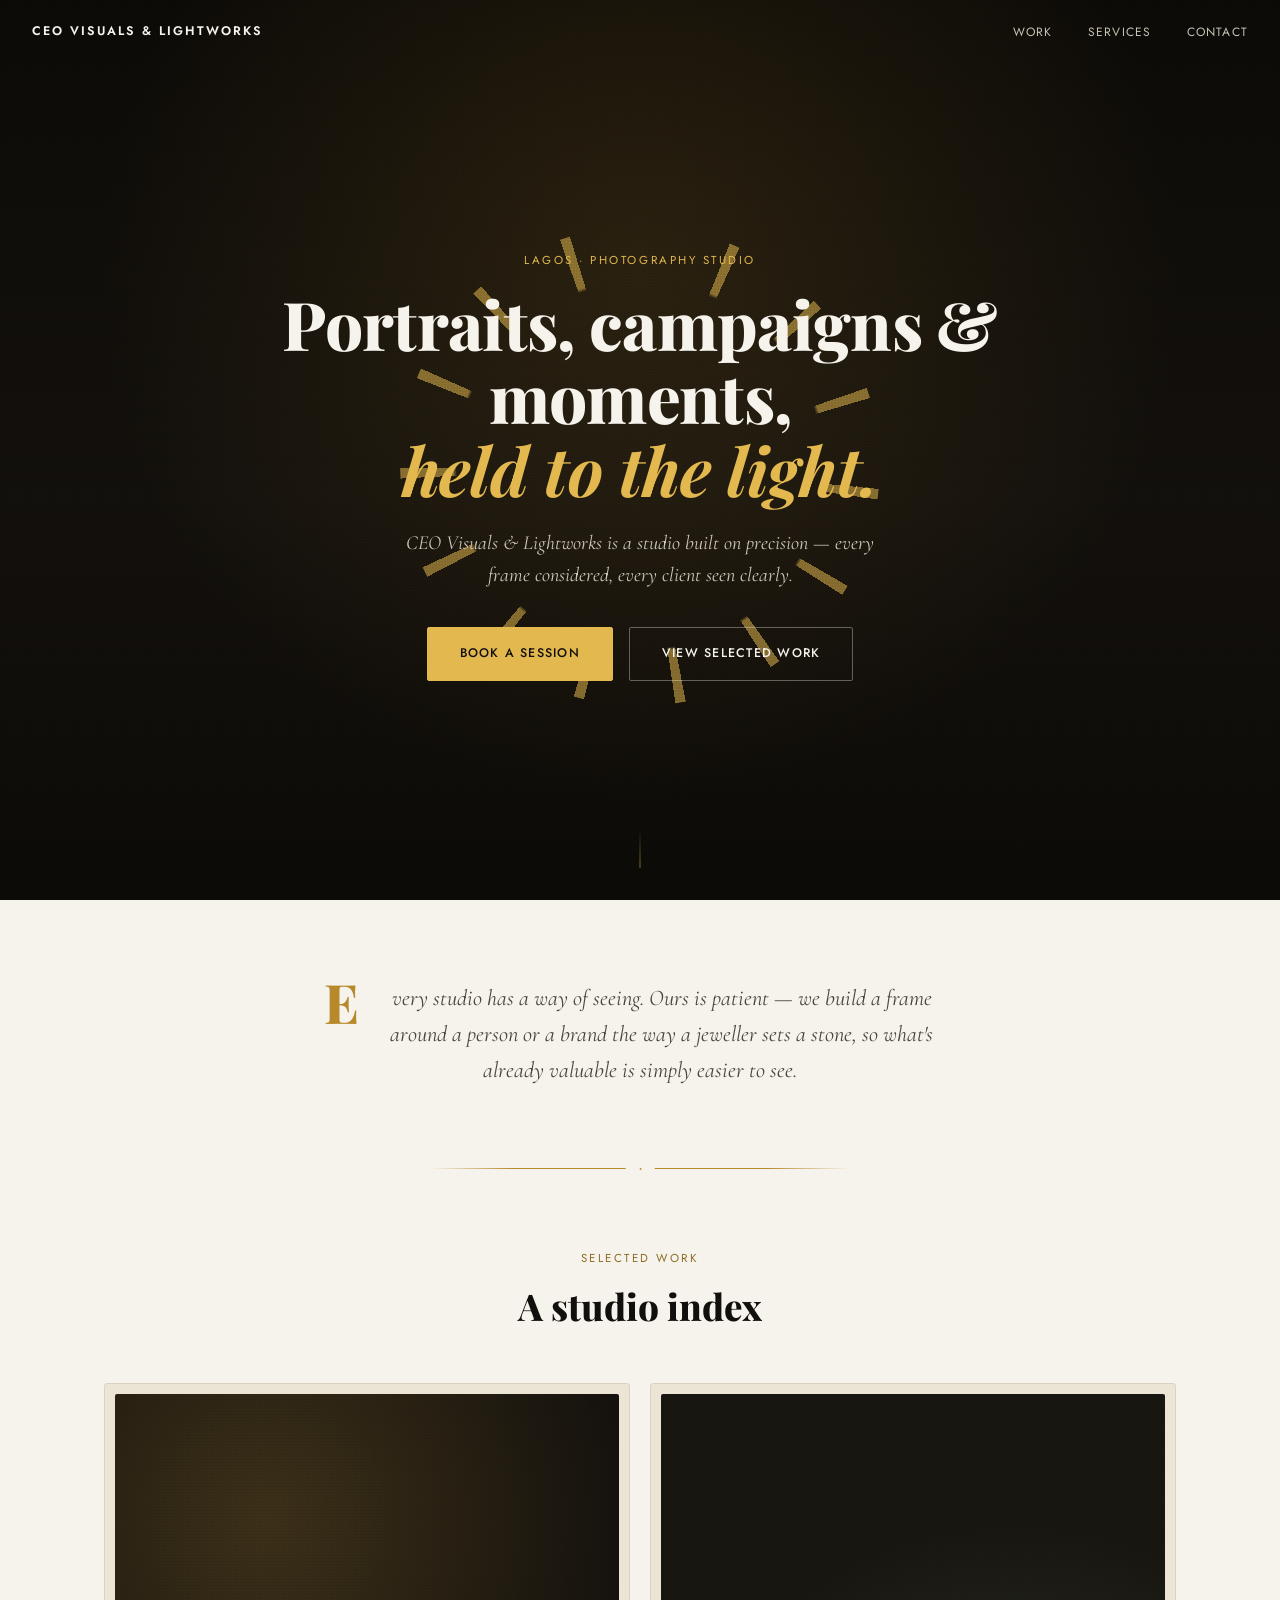
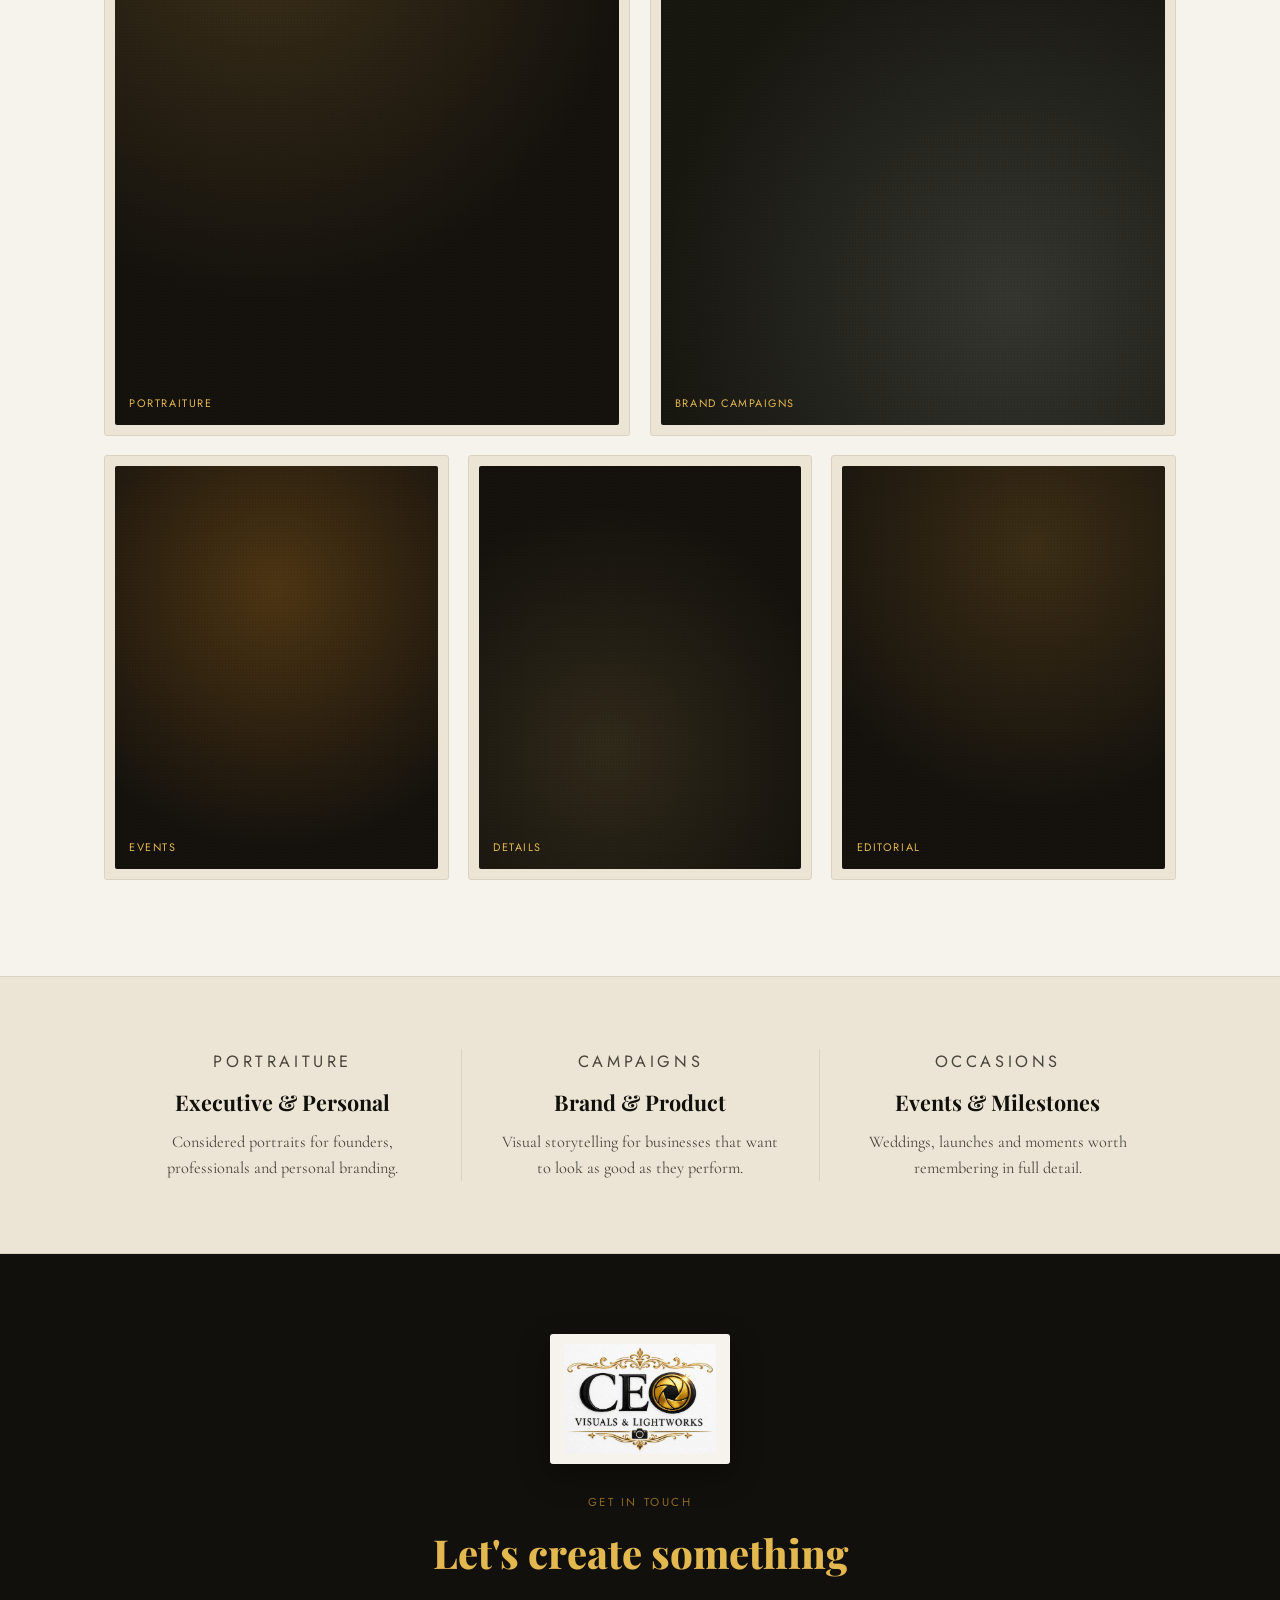
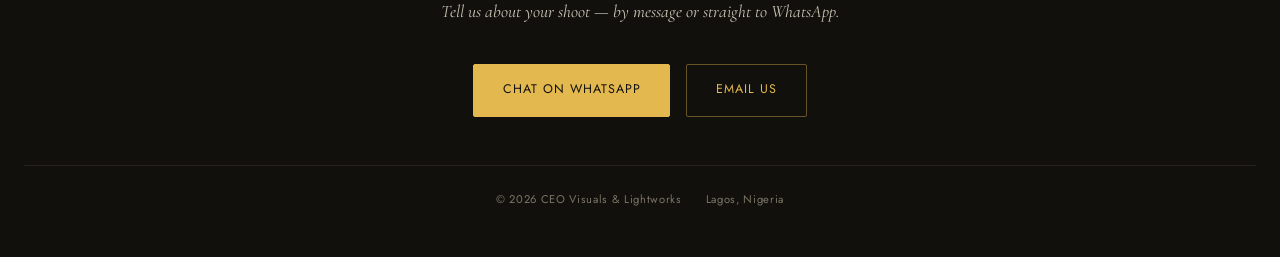
==== index.html @ 597a5fea "Add files via upload" ====
<!DOCTYPE html>
<html lang="en">
<head>
<meta charset="UTF-8">
<meta name="viewport" content="width=device-width, initial-scale=1.0">
<title>CEO Visuals &amp; Lightworks — Photography Studio, Lagos</title>
<meta name="description" content="CEO Visuals & Lightworks — editorial portraits, brand campaigns and event photography, based in Lagos.">
<link rel="icon" type="image/webp" href="[data-uri]">
<link rel="preconnect" href="https://fonts.googleapis.com">
<link rel="preconnect" href="https://fonts.gstatic.com" crossorigin>
<link href="https://fonts.googleapis.com/css2?family=Playfair+Display:wght@700;800;900&family=Cormorant+Garamond:ital,wght@0,400;0,500;0,600;1,400;1,500&family=Jost:wght@400;500;600&display=swap" rel="stylesheet">
<style>

  /* ============================================================
     DESIGN TOKENS
     Palette pulled directly from the CEO Visuals & Lightworks
     mark: warm ivory paper, engraved black ink, antique gold foil.
     ============================================================ */
  :root {
    --paper:        #F6F3ED;
    --paper-deep:   #ECE5D6;
    --ink:          #12100C;
    --ink-soft:     #4A453C;
    --ink-faint:    #7A7566;
    --gold:         #B8892B;
    --gold-bright:  #E3B84F;
    --gold-dim:     #8C6B22;
    --line:         #DAD2BF;

    --display: 'Playfair Display', serif;
    --body:    'Cormorant Garamond', serif;
    --label:   'Jost', sans-serif;

    --max: 1120px;
  }

  /* ============================================================
     BASE
     ============================================================ */
  * { box-sizing: border-box; margin: 0; padding: 0; }
  html { scroll-behavior: smooth; }
  body {
    background: var(--paper);
    color: var(--ink);
    font-family: var(--body);
    line-height: 1.6;
    -webkit-font-smoothing: antialiased;
  }
  img { max-width: 100%; display: block; }
  a { color: inherit; }
  :focus-visible { outline: 2px solid var(--gold); outline-offset: 3px; }

  .paper-grain {
    position: fixed;
    inset: 0;
    pointer-events: none;
    opacity: 0.05;
    background-image: radial-gradient(circle at 1px 1px, #000 1px, transparent 0);
    background-size: 3px 3px;
    z-index: 1;
  }

  .eyebrow {
    font-family: var(--label);
    font-size: 0.72rem;
    letter-spacing: 0.22em;
    text-transform: uppercase;
    color: var(--gold-dim);
  }

  /* ============================================================
     NAVIGATION
     ============================================================ */
  nav {
    position: fixed;
    top: 0; left: 0; right: 0;
    z-index: 50;
    display: flex;
    align-items: center;
    justify-content: space-between;
    padding: 1.4rem 2rem;
    background: rgba(18,16,12,0);
    backdrop-filter: blur(0px);
    transition: background 0.4s ease, padding 0.4s ease, backdrop-filter 0.4s ease;
  }
  nav.scrolled {
    background: rgba(18,16,12,0.92);
    backdrop-filter: blur(8px);
    padding: 1rem 2rem;
  }
  .nav-mark {
    font-family: var(--label);
    font-size: 0.78rem;
    letter-spacing: 0.16em;
    text-transform: uppercase;
    color: var(--paper);
    font-weight: 600;
    text-decoration: none;
  }
  .nav-links {
    display: flex;
    gap: 2.2rem;
    font-family: var(--label);
    font-size: 0.75rem;
    letter-spacing: 0.1em;
    text-transform: uppercase;
  }
  .nav-links a {
    color: #C9C4B6;
    text-decoration: none;
    transition: color 0.25s ease;
  }
  .nav-links a:hover { color: var(--gold-bright); }

  /* ============================================================
     HERO
     Full-bleed, dark, cinematic. The aperture mark behind the
     headline is a hand-built CSS ring standing in for iris
     blades — the studio's own visual signature — with a single
     opening animation on load (never looping).
     ============================================================ */
  .hero {
    position: relative;
    min-height: 100svh;
    display: flex;
    flex-direction: column;
    align-items: center;
    justify-content: center;
    text-align: center;
    background:
      radial-gradient(ellipse at 50% 30%, rgba(184,137,43,0.16), transparent 60%),
      linear-gradient(180deg, #0D0B08 0%, #14110D 55%, #0D0B08 100%);
    color: var(--paper);
    overflow: hidden;
    padding: 6rem 1.5rem 4rem;
  }
  .aperture-mark {
    position: absolute;
    width: min(46vw, 480px);
    height: min(46vw, 480px);
    border-radius: 50%;
    background: repeating-conic-gradient(
      from 0deg,
      transparent 0deg 22deg,
      rgba(227,184,79,0.55) 22deg 24.5deg
    );
    -webkit-mask: radial-gradient(circle, transparent 54%, black 55%, black 100%);
            mask: radial-gradient(circle, transparent 54%, black 55%, black 100%);
    opacity: 0;
    transform: scale(0.75) rotate(-18deg);
    animation: aperture-open 1.6s cubic-bezier(0.16,1,0.3,1) 0.2s forwards;
  }
  @keyframes aperture-open {
    to { opacity: 1; transform: scale(1) rotate(0deg); }
  }

  .hero-content { position: relative; z-index: 2; max-width: 720px; }
  .hero .eyebrow { color: var(--gold-bright); margin-bottom: 1.1rem; }
  .hero h1 {
    font-family: var(--display);
    font-weight: 800;
    font-size: clamp(2.4rem, 6.5vw, 4.2rem);
    letter-spacing: -0.01em;
    line-height: 1.08;
  }
  .hero h1 em {
    font-style: italic;
    font-weight: 700;
    color: var(--gold-bright);
  }
  .hero .tagline {
    font-family: var(--body);
    font-style: italic;
    font-size: 1.25rem;
    color: #CFC9BA;
    max-width: 480px;
    margin: 1.4rem auto 2.2rem;
  }

  .cta-row { display: flex; gap: 1rem; justify-content: center; flex-wrap: wrap; }
  .cta {
    display: inline-block;
    font-family: var(--label);
    font-weight: 500;
    letter-spacing: 0.1em;
    text-transform: uppercase;
    font-size: 0.78rem;
    padding: 1rem 2rem;
    border-radius: 2px;
    text-decoration: none;
    transition: background 0.25s ease, color 0.25s ease, border-color 0.25s ease;
  }
  .cta.solid {
    background: var(--gold-bright);
    color: var(--ink);
    border: 1px solid var(--gold-bright);
  }
  .cta.solid:hover { background: transparent; color: var(--gold-bright); }
  .cta.ghost {
    background: transparent;
    color: var(--paper);
    border: 1px solid rgba(246,243,237,0.35);
  }
  .cta.ghost:hover { border-color: var(--gold-bright); color: var(--gold-bright); }

  .scroll-cue {
    position: absolute;
    bottom: 2rem; left: 50%;
    transform: translateX(-50%);
    width: 1px; height: 40px;
    background: linear-gradient(180deg, transparent, rgba(227,184,79,0.6));
  }

  @media (prefers-reduced-motion: reduce) {
    .aperture-mark { animation: none; opacity: 1; transform: none; }
  }

  /* ============================================================
     SECTION HEADERS + DIVIDERS
     A single reusable rule with a diamond mark — the page's
     recurring punctuation between chapters.
     ============================================================ */
  .divider {
    position: relative;
    max-width: 420px;
    margin: 0 auto;
    height: 1px;
    background: linear-gradient(90deg, transparent, var(--gold-line, var(--gold)) 20%, var(--gold-line, var(--gold)) 80%, transparent);
  }
  .divider::after {
    content: '◆';
    position: absolute;
    left: 50%; top: 50%;
    transform: translate(-50%, -50%);
    background: var(--paper);
    color: var(--gold);
    font-size: 0.65rem;
    padding: 0 0.8rem;
  }
  .divider.on-ink::after { background: var(--ink); }

  .section-head {
    text-align: center;
    max-width: 560px;
    margin: 0 auto 3rem;
  }
  .section-head h2 {
    font-family: var(--display);
    font-weight: 800;
    font-size: clamp(1.7rem, 3.5vw, 2.3rem);
    margin-top: 0.6rem;
  }

  /* ============================================================
     INTRO STATEMENT
     Editorial pull-paragraph with a drop cap — reads like a
     studio's own printed statement of intent, not marketing copy.
     ============================================================ */
  .statement {
    max-width: 680px;
    margin: 0 auto;
    padding: 5rem 1.5rem;
    text-align: center;
  }
  .statement p {
    font-size: 1.4rem;
    color: var(--ink-soft);
    font-style: italic;
  }
  .statement p::first-letter {
    font-family: var(--display);
    font-style: normal;
    font-weight: 800;
    font-size: 3.4rem;
    float: left;
    line-height: 0.75;
    margin: 0.1rem 0.5rem 0 0;
    color: var(--gold);
  }

  /* ============================================================
     SELECTED WORK
     A gallery index rather than stock imagery — each plate is a
     hand-tuned mood field standing in for that category of work,
     framed like a matted print. Swap the plate backgrounds for
     real photography and the frame styling carries over as-is.
     ============================================================ */
  .work {
    max-width: var(--max);
    margin: 0 auto;
    padding: 5rem 1.5rem 6rem;
  }
  .work-grid {
    display: grid;
    grid-template-columns: repeat(6, 1fr);
    gap: 1.2rem;
  }
  .plate {
    position: relative;
    border-radius: 3px;
    overflow: hidden;
    background: var(--paper-deep);
    padding: 10px;
    border: 1px solid var(--line);
  }
  .plate-inner {
    position: relative;
    aspect-ratio: 4 / 5;
    border-radius: 2px;
    overflow: hidden;
  }
  .plate-inner::after {
    content: '';
    position: absolute; inset: 0;
    background-image: radial-gradient(circle at 1px 1px, rgba(255,255,255,0.06) 1px, transparent 0);
    background-size: 3px 3px;
    mix-blend-mode: overlay;
  }
  .plate:nth-child(1) { grid-column: span 3; }
  .plate:nth-child(2) { grid-column: span 3; }
  .plate:nth-child(3) { grid-column: span 2; }
  .plate:nth-child(4) { grid-column: span 2; }
  .plate:nth-child(5) { grid-column: span 2; }

  .mood-portrait { background: radial-gradient(120% 100% at 30% 20%, #3A2E17 0%, #14110D 60%), linear-gradient(160deg, #211A0D, #0D0B08); }
  .mood-brand    { background: radial-gradient(120% 100% at 70% 80%, #33342E 0%, #16150F 60%), linear-gradient(200deg, #201F16, #0D0B08); }
  .mood-event    { background: radial-gradient(120% 100% at 50% 30%, #4A3312 0%, #14110D 65%), linear-gradient(160deg, #231A0B, #0D0B08); }
  .mood-detail   { background: radial-gradient(120% 100% at 40% 70%, #2E2818 0%, #14110D 60%); }
  .mood-editorial{ background: radial-gradient(120% 100% at 60% 20%, #3A2C14 0%, #14110D 65%); }

  .plate-label {
    position: absolute;
    left: 0.9rem; bottom: 0.8rem;
    z-index: 2;
    font-family: var(--label);
    font-size: 0.68rem;
    letter-spacing: 0.14em;
    text-transform: uppercase;
    color: var(--gold-bright);
  }
  .plate-inner { transition: transform 0.6s cubic-bezier(0.16,1,0.3,1); }
  .plate:hover .plate-inner { transform: scale(1.03); }

  @media (max-width: 760px) {
    .work-grid { grid-template-columns: repeat(2, 1fr); }
    .plate:nth-child(1), .plate:nth-child(2) { grid-column: span 2; }
    .plate:nth-child(3), .plate:nth-child(4), .plate:nth-child(5) { grid-column: span 1; }
  }

  /* ============================================================
     SERVICES — presented as a plaque, not a numbered list,
     since the three disciplines are parallel, not sequential.
     ============================================================ */
  .services {
    background: var(--paper-deep);
    border-top: 1px solid var(--line);
    border-bottom: 1px solid var(--line);
  }
  .services-grid {
    max-width: var(--max);
    margin: 0 auto;
    padding: 4.5rem 1.5rem;
    display: grid;
    grid-template-columns: repeat(3, 1fr);
  }
  .service {
    padding: 0 2rem;
    text-align: center;
    border-left: 1px solid var(--line);
  }
  .service:first-child { border-left: none; }
  .service h3 {
    font-family: var(--display);
    font-weight: 700;
    font-size: 1.35rem;
    margin: 0.6rem 0 0.6rem;
  }
  .service p { color: var(--ink-soft); font-size: 1.02rem; }

  @media (max-width: 760px) {
    .services-grid { grid-template-columns: 1fr; gap: 2.5rem; }
    .service { border-left: none; border-top: 1px solid var(--line); padding: 2rem 0.5rem 0; }
    .service:first-child { border-top: none; padding-top: 0; }
  }

  /* ============================================================
     CONTACT / FOOTER
     Bookends the page in the same ink tone as the hero — the
     visit ends where it began.
     ============================================================ */
  footer.contact {
    background: var(--ink);
    color: var(--paper);
    padding: 5rem 1.5rem 3rem;
    text-align: center;
  }
  .footer-mark {
    width: 180px;
    height: auto;
    margin: 0 auto 1.8rem;
    padding: 10px 14px;
    background: var(--paper);
    border-radius: 3px;
    box-shadow: 0 10px 30px rgba(0,0,0,0.35);
  }
  footer.contact .eyebrow { color: var(--gold-dim); }
  footer.contact h2 {
    font-family: var(--display);
    font-weight: 800;
    font-size: clamp(1.8rem, 4vw, 2.5rem);
    color: var(--gold-bright);
    margin: 0.6rem 0 0.8rem;
  }
  footer.contact .sub {
    font-style: italic;
    color: #C9C4B6;
    max-width: 440px;
    margin: 0 auto 2.4rem;
    font-size: 1.1rem;
  }
  .contact-links {
    display: flex;
    justify-content: center;
    gap: 1rem;
    flex-wrap: wrap;
    margin-bottom: 3rem;
  }
  .contact-links a {
    font-family: var(--label);
    font-size: 0.78rem;
    letter-spacing: 0.08em;
    text-transform: uppercase;
    text-decoration: none;
    padding: 0.95rem 1.8rem;
    border-radius: 2px;
    border: 1px solid rgba(227,184,79,0.4);
    color: var(--gold-bright);
    transition: background 0.25s ease, color 0.25s ease;
  }
  .contact-links a.solid { background: var(--gold-bright); color: var(--ink); border-color: var(--gold-bright); }
  .contact-links a:hover { background: var(--gold-bright); color: var(--ink); }

  .footer-base {
    display: flex;
    justify-content: center;
    gap: 1.5rem;
    flex-wrap: wrap;
    font-family: var(--label);
    font-size: 0.7rem;
    letter-spacing: 0.06em;
    color: var(--ink-faint);
    padding-top: 1.6rem;
    border-top: 1px solid rgba(246,243,237,0.08);
  }

</style>
</head>
<body>
  <div class="paper-grain" aria-hidden="true"></div>

  <!-- ============================================================
       NAVIGATION
       ============================================================ -->
  <nav id="siteNav">
    <a class="nav-mark" href="#top">CEO Visuals &amp; Lightworks</a>
    <div class="nav-links">
      <a href="#work">Work</a>
      <a href="#services">Services</a>
      <a href="#contact">Contact</a>
    </div>
  </nav>

  <!-- ============================================================
       HERO
       ============================================================ -->
  <header class="hero" id="top">
    <div class="aperture-mark" aria-hidden="true"></div>
    <div class="hero-content">
      <p class="eyebrow">Lagos · Photography Studio</p>
      <h1>Portraits, campaigns &amp; moments,<br><em>held to the light.</em></h1>
      <p class="tagline">CEO Visuals &amp; Lightworks is a studio built on precision — every frame considered, every client seen clearly.</p>
      <div class="cta-row">
        <a class="cta solid" href="#contact">Book a Session</a>
        <a class="cta ghost" href="#work">View Selected Work</a>
      </div>
    </div>
    <div class="scroll-cue" aria-hidden="true"></div>
  </header>

  <!-- ============================================================
       STUDIO STATEMENT
       ============================================================ -->
  <section class="statement">
    <p>Every studio has a way of seeing. Ours is patient — we build a frame around a person or a brand the way a jeweller sets a stone, so what's already valuable is simply easier to see.</p>
  </section>

  <div class="divider"></div>

  <!-- ============================================================
       SELECTED WORK
       ============================================================ -->
  <section class="work" id="work">
    <div class="section-head">
      <p class="eyebrow">Selected Work</p>
      <h2>A studio index</h2>
    </div>
    <div class="work-grid">
      <div class="plate"><div class="plate-inner mood-portrait"><span class="plate-label">Portraiture</span></div></div>
      <div class="plate"><div class="plate-inner mood-brand"><span class="plate-label">Brand Campaigns</span></div></div>
      <div class="plate"><div class="plate-inner mood-event"><span class="plate-label">Events</span></div></div>
      <div class="plate"><div class="plate-inner mood-detail"><span class="plate-label">Details</span></div></div>
      <div class="plate"><div class="plate-inner mood-editorial"><span class="plate-label">Editorial</span></div></div>
    </div>
  </section>

  <!-- ============================================================
       SERVICES
       ============================================================ -->
  <section class="services" id="services">
    <div class="services-grid">
      <div class="service">
        <p class="eyebrow">Portraiture</p>
        <h3>Executive &amp; Personal</h3>
        <p>Considered portraits for founders, professionals and personal branding.</p>
      </div>
      <div class="service">
        <p class="eyebrow">Campaigns</p>
        <h3>Brand &amp; Product</h3>
        <p>Visual storytelling for businesses that want to look as good as they perform.</p>
      </div>
      <div class="service">
        <p class="eyebrow">Occasions</p>
        <h3>Events &amp; Milestones</h3>
        <p>Weddings, launches and moments worth remembering in full detail.</p>
      </div>
    </div>
  </section>

  <!-- ============================================================
       CONTACT
       ============================================================ -->
  <footer class="contact" id="contact">
    <img class="footer-mark" src="[data-uri]" alt="CEO Visuals & Lightworks" width="220" height="159" loading="lazy">
    <p class="eyebrow">Get in Touch</p>
    <h2>Let's create something</h2>
    <p class="sub">Tell us about your shoot — by message or straight to WhatsApp.</p>
    <div class="contact-links">
      <a class="solid" href="https://wa.me/2348025088816?text=Hi%2C%20I%27d%20like%20to%20enquire%20about%20a%20photography%20session" target="_blank" rel="noopener">Chat on WhatsApp</a>
      <a href="mailto:emmatimi2008@gmail.com">Email Us</a>
    </div>
    <div class="footer-base">
      <span>© 2026 CEO Visuals &amp; Lightworks</span>
      <span>Lagos, Nigeria</span>
    </div>
  </footer>

  <script>
    // Nav background solidifies once the hero has scrolled past —
    // keeps the mark legible over both the dark hero and light body.
    const nav = document.getElementById('siteNav');
    const toggleNav = () => {
      if (window.scrollY > 80) nav.classList.add('scrolled');
      else nav.classList.remove('scrolled');
    };
    window.addEventListener('scroll', toggleNav, { passive: true });
    toggleNav();
  </script>
</body>
</html>
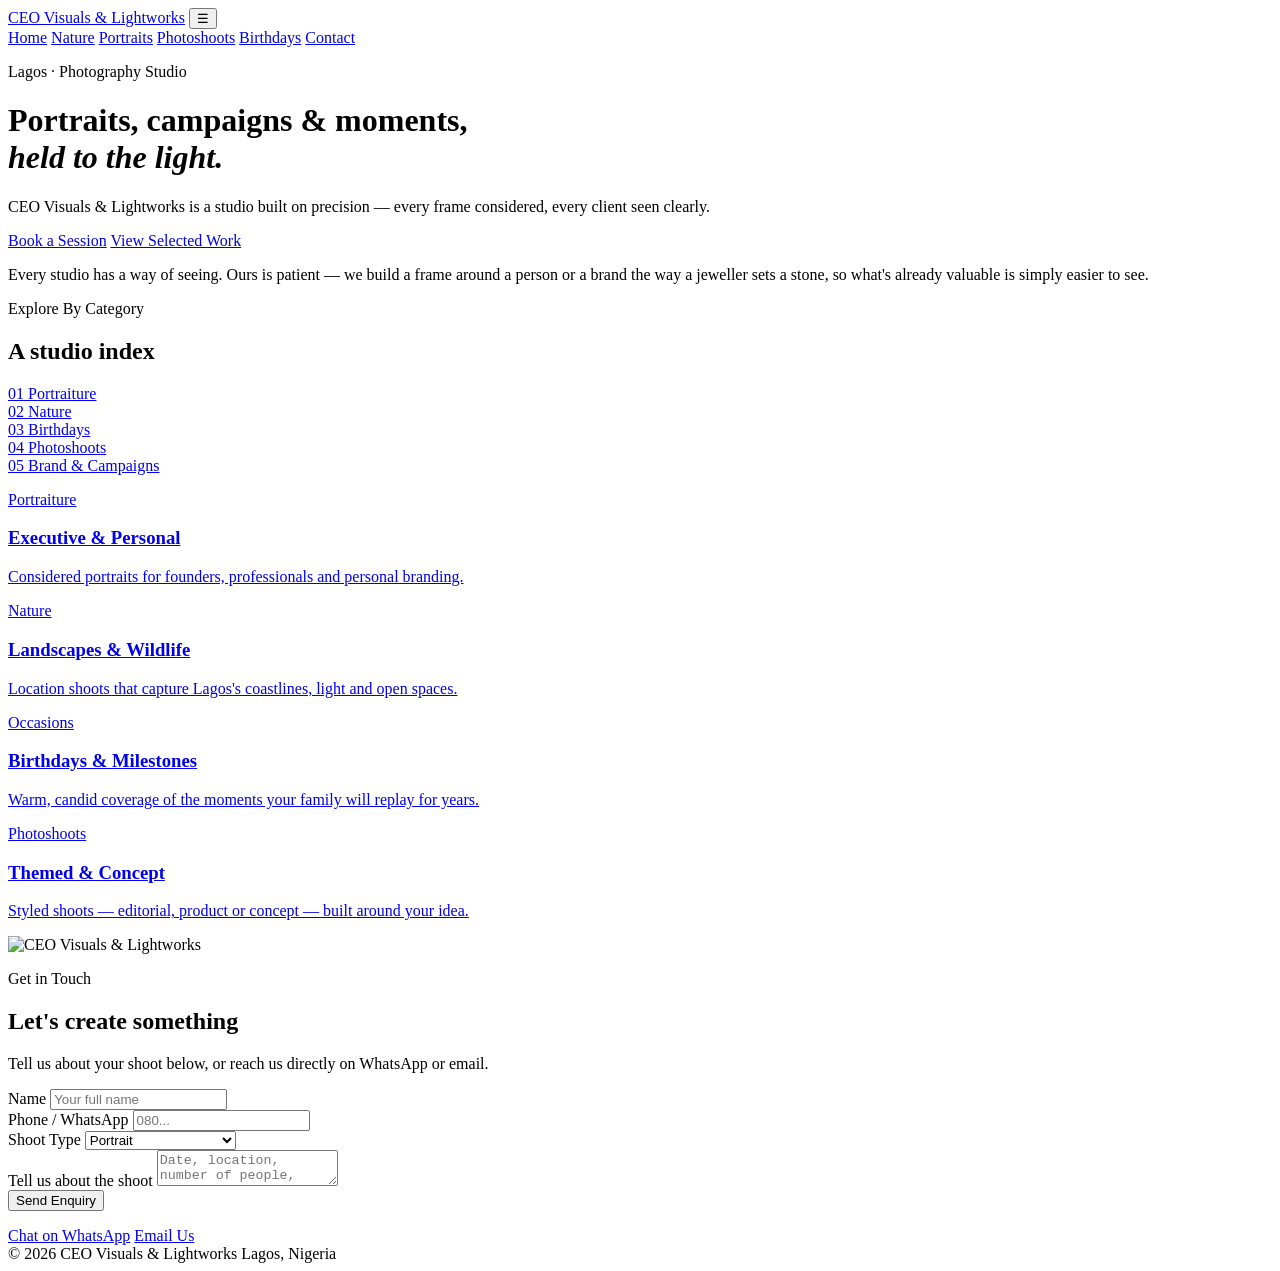
==== commit 351150a2: "Add files via upload" ====
--- a/index.html
+++ b/index.html
@@ -4,456 +4,12 @@
 <meta charset="UTF-8">
 <meta name="viewport" content="width=device-width, initial-scale=1.0">
 <title>CEO Visuals &amp; Lightworks — Photography Studio, Lagos</title>
-<meta name="description" content="CEO Visuals & Lightworks — editorial portraits, brand campaigns and event photography, based in Lagos.">
-<link rel="icon" type="image/webp" href="[data-uri]">
+<meta name="description" content="CEO Visuals & Lightworks — portrait, nature, event and birthday photography based in Lagos, Nigeria.">
+<link rel="icon" type="image/webp" href="assets/favicon.webp">
 <link rel="preconnect" href="https://fonts.googleapis.com">
 <link rel="preconnect" href="https://fonts.gstatic.com" crossorigin>
 <link href="https://fonts.googleapis.com/css2?family=Playfair+Display:wght@700;800;900&family=Cormorant+Garamond:ital,wght@0,400;0,500;0,600;1,400;1,500&family=Jost:wght@400;500;600&display=swap" rel="stylesheet">
-<style>
-
-  /* ============================================================
-     DESIGN TOKENS
-     Palette pulled directly from the CEO Visuals & Lightworks
-     mark: warm ivory paper, engraved black ink, antique gold foil.
-     ============================================================ */
-  :root {
-    --paper:        #F6F3ED;
-    --paper-deep:   #ECE5D6;
-    --ink:          #12100C;
-    --ink-soft:     #4A453C;
-    --ink-faint:    #7A7566;
-    --gold:         #B8892B;
-    --gold-bright:  #E3B84F;
-    --gold-dim:     #8C6B22;
-    --line:         #DAD2BF;
-
-    --display: 'Playfair Display', serif;
-    --body:    'Cormorant Garamond', serif;
-    --label:   'Jost', sans-serif;
-
-    --max: 1120px;
-  }
-
-  /* ============================================================
-     BASE
-     ============================================================ */
-  * { box-sizing: border-box; margin: 0; padding: 0; }
-  html { scroll-behavior: smooth; }
-  body {
-    background: var(--paper);
-    color: var(--ink);
-    font-family: var(--body);
-    line-height: 1.6;
-    -webkit-font-smoothing: antialiased;
-  }
-  img { max-width: 100%; display: block; }
-  a { color: inherit; }
-  :focus-visible { outline: 2px solid var(--gold); outline-offset: 3px; }
-
-  .paper-grain {
-    position: fixed;
-    inset: 0;
-    pointer-events: none;
-    opacity: 0.05;
-    background-image: radial-gradient(circle at 1px 1px, #000 1px, transparent 0);
-    background-size: 3px 3px;
-    z-index: 1;
-  }
-
-  .eyebrow {
-    font-family: var(--label);
-    font-size: 0.72rem;
-    letter-spacing: 0.22em;
-    text-transform: uppercase;
-    color: var(--gold-dim);
-  }
-
-  /* ============================================================
-     NAVIGATION
-     ============================================================ */
-  nav {
-    position: fixed;
-    top: 0; left: 0; right: 0;
-    z-index: 50;
-    display: flex;
-    align-items: center;
-    justify-content: space-between;
-    padding: 1.4rem 2rem;
-    background: rgba(18,16,12,0);
-    backdrop-filter: blur(0px);
-    transition: background 0.4s ease, padding 0.4s ease, backdrop-filter 0.4s ease;
-  }
-  nav.scrolled {
-    background: rgba(18,16,12,0.92);
-    backdrop-filter: blur(8px);
-    padding: 1rem 2rem;
-  }
-  .nav-mark {
-    font-family: var(--label);
-    font-size: 0.78rem;
-    letter-spacing: 0.16em;
-    text-transform: uppercase;
-    color: var(--paper);
-    font-weight: 600;
-    text-decoration: none;
-  }
-  .nav-links {
-    display: flex;
-    gap: 2.2rem;
-    font-family: var(--label);
-    font-size: 0.75rem;
-    letter-spacing: 0.1em;
-    text-transform: uppercase;
-  }
-  .nav-links a {
-    color: #C9C4B6;
-    text-decoration: none;
-    transition: color 0.25s ease;
-  }
-  .nav-links a:hover { color: var(--gold-bright); }
-
-  /* ============================================================
-     HERO
-     Full-bleed, dark, cinematic. The aperture mark behind the
-     headline is a hand-built CSS ring standing in for iris
-     blades — the studio's own visual signature — with a single
-     opening animation on load (never looping).
-     ============================================================ */
-  .hero {
-    position: relative;
-    min-height: 100svh;
-    display: flex;
-    flex-direction: column;
-    align-items: center;
-    justify-content: center;
-    text-align: center;
-    background:
-      radial-gradient(ellipse at 50% 30%, rgba(184,137,43,0.16), transparent 60%),
-      linear-gradient(180deg, #0D0B08 0%, #14110D 55%, #0D0B08 100%);
-    color: var(--paper);
-    overflow: hidden;
-    padding: 6rem 1.5rem 4rem;
-  }
-  .aperture-mark {
-    position: absolute;
-    width: min(46vw, 480px);
-    height: min(46vw, 480px);
-    border-radius: 50%;
-    background: repeating-conic-gradient(
-      from 0deg,
-      transparent 0deg 22deg,
-      rgba(227,184,79,0.55) 22deg 24.5deg
-    );
-    -webkit-mask: radial-gradient(circle, transparent 54%, black 55%, black 100%);
-            mask: radial-gradient(circle, transparent 54%, black 55%, black 100%);
-    opacity: 0;
-    transform: scale(0.75) rotate(-18deg);
-    animation: aperture-open 1.6s cubic-bezier(0.16,1,0.3,1) 0.2s forwards;
-  }
-  @keyframes aperture-open {
-    to { opacity: 1; transform: scale(1) rotate(0deg); }
-  }
-
-  .hero-content { position: relative; z-index: 2; max-width: 720px; }
-  .hero .eyebrow { color: var(--gold-bright); margin-bottom: 1.1rem; }
-  .hero h1 {
-    font-family: var(--display);
-    font-weight: 800;
-    font-size: clamp(2.4rem, 6.5vw, 4.2rem);
-    letter-spacing: -0.01em;
-    line-height: 1.08;
-  }
-  .hero h1 em {
-    font-style: italic;
-    font-weight: 700;
-    color: var(--gold-bright);
-  }
-  .hero .tagline {
-    font-family: var(--body);
-    font-style: italic;
-    font-size: 1.25rem;
-    color: #CFC9BA;
-    max-width: 480px;
-    margin: 1.4rem auto 2.2rem;
-  }
-
-  .cta-row { display: flex; gap: 1rem; justify-content: center; flex-wrap: wrap; }
-  .cta {
-    display: inline-block;
-    font-family: var(--label);
-    font-weight: 500;
-    letter-spacing: 0.1em;
-    text-transform: uppercase;
-    font-size: 0.78rem;
-    padding: 1rem 2rem;
-    border-radius: 2px;
-    text-decoration: none;
-    transition: background 0.25s ease, color 0.25s ease, border-color 0.25s ease;
-  }
-  .cta.solid {
-    background: var(--gold-bright);
-    color: var(--ink);
-    border: 1px solid var(--gold-bright);
-  }
-  .cta.solid:hover { background: transparent; color: var(--gold-bright); }
-  .cta.ghost {
-    background: transparent;
-    color: var(--paper);
-    border: 1px solid rgba(246,243,237,0.35);
-  }
-  .cta.ghost:hover { border-color: var(--gold-bright); color: var(--gold-bright); }
-
-  .scroll-cue {
-    position: absolute;
-    bottom: 2rem; left: 50%;
-    transform: translateX(-50%);
-    width: 1px; height: 40px;
-    background: linear-gradient(180deg, transparent, rgba(227,184,79,0.6));
-  }
-
-  @media (prefers-reduced-motion: reduce) {
-    .aperture-mark { animation: none; opacity: 1; transform: none; }
-  }
-
-  /* ============================================================
-     SECTION HEADERS + DIVIDERS
-     A single reusable rule with a diamond mark — the page's
-     recurring punctuation between chapters.
-     ============================================================ */
-  .divider {
-    position: relative;
-    max-width: 420px;
-    margin: 0 auto;
-    height: 1px;
-    background: linear-gradient(90deg, transparent, var(--gold-line, var(--gold)) 20%, var(--gold-line, var(--gold)) 80%, transparent);
-  }
-  .divider::after {
-    content: '◆';
-    position: absolute;
-    left: 50%; top: 50%;
-    transform: translate(-50%, -50%);
-    background: var(--paper);
-    color: var(--gold);
-    font-size: 0.65rem;
-    padding: 0 0.8rem;
-  }
-  .divider.on-ink::after { background: var(--ink); }
-
-  .section-head {
-    text-align: center;
-    max-width: 560px;
-    margin: 0 auto 3rem;
-  }
-  .section-head h2 {
-    font-family: var(--display);
-    font-weight: 800;
-    font-size: clamp(1.7rem, 3.5vw, 2.3rem);
-    margin-top: 0.6rem;
-  }
-
-  /* ============================================================
-     INTRO STATEMENT
-     Editorial pull-paragraph with a drop cap — reads like a
-     studio's own printed statement of intent, not marketing copy.
-     ============================================================ */
-  .statement {
-    max-width: 680px;
-    margin: 0 auto;
-    padding: 5rem 1.5rem;
-    text-align: center;
-  }
-  .statement p {
-    font-size: 1.4rem;
-    color: var(--ink-soft);
-    font-style: italic;
-  }
-  .statement p::first-letter {
-    font-family: var(--display);
-    font-style: normal;
-    font-weight: 800;
-    font-size: 3.4rem;
-    float: left;
-    line-height: 0.75;
-    margin: 0.1rem 0.5rem 0 0;
-    color: var(--gold);
-  }
-
-  /* ============================================================
-     SELECTED WORK
-     A gallery index rather than stock imagery — each plate is a
-     hand-tuned mood field standing in for that category of work,
-     framed like a matted print. Swap the plate backgrounds for
-     real photography and the frame styling carries over as-is.
-     ============================================================ */
-  .work {
-    max-width: var(--max);
-    margin: 0 auto;
-    padding: 5rem 1.5rem 6rem;
-  }
-  .work-grid {
-    display: grid;
-    grid-template-columns: repeat(6, 1fr);
-    gap: 1.2rem;
-  }
-  .plate {
-    position: relative;
-    border-radius: 3px;
-    overflow: hidden;
-    background: var(--paper-deep);
-    padding: 10px;
-    border: 1px solid var(--line);
-  }
-  .plate-inner {
-    position: relative;
-    aspect-ratio: 4 / 5;
-    border-radius: 2px;
-    overflow: hidden;
-  }
-  .plate-inner::after {
-    content: '';
-    position: absolute; inset: 0;
-    background-image: radial-gradient(circle at 1px 1px, rgba(255,255,255,0.06) 1px, transparent 0);
-    background-size: 3px 3px;
-    mix-blend-mode: overlay;
-  }
-  .plate:nth-child(1) { grid-column: span 3; }
-  .plate:nth-child(2) { grid-column: span 3; }
-  .plate:nth-child(3) { grid-column: span 2; }
-  .plate:nth-child(4) { grid-column: span 2; }
-  .plate:nth-child(5) { grid-column: span 2; }
-
-  .mood-portrait { background: radial-gradient(120% 100% at 30% 20%, #3A2E17 0%, #14110D 60%), linear-gradient(160deg, #211A0D, #0D0B08); }
-  .mood-brand    { background: radial-gradient(120% 100% at 70% 80%, #33342E 0%, #16150F 60%), linear-gradient(200deg, #201F16, #0D0B08); }
-  .mood-event    { background: radial-gradient(120% 100% at 50% 30%, #4A3312 0%, #14110D 65%), linear-gradient(160deg, #231A0B, #0D0B08); }
-  .mood-detail   { background: radial-gradient(120% 100% at 40% 70%, #2E2818 0%, #14110D 60%); }
-  .mood-editorial{ background: radial-gradient(120% 100% at 60% 20%, #3A2C14 0%, #14110D 65%); }
-
-  .plate-label {
-    position: absolute;
-    left: 0.9rem; bottom: 0.8rem;
-    z-index: 2;
-    font-family: var(--label);
-    font-size: 0.68rem;
-    letter-spacing: 0.14em;
-    text-transform: uppercase;
-    color: var(--gold-bright);
-  }
-  .plate-inner { transition: transform 0.6s cubic-bezier(0.16,1,0.3,1); }
-  .plate:hover .plate-inner { transform: scale(1.03); }
-
-  @media (max-width: 760px) {
-    .work-grid { grid-template-columns: repeat(2, 1fr); }
-    .plate:nth-child(1), .plate:nth-child(2) { grid-column: span 2; }
-    .plate:nth-child(3), .plate:nth-child(4), .plate:nth-child(5) { grid-column: span 1; }
-  }
-
-  /* ============================================================
-     SERVICES — presented as a plaque, not a numbered list,
-     since the three disciplines are parallel, not sequential.
-     ============================================================ */
-  .services {
-    background: var(--paper-deep);
-    border-top: 1px solid var(--line);
-    border-bottom: 1px solid var(--line);
-  }
-  .services-grid {
-    max-width: var(--max);
-    margin: 0 auto;
-    padding: 4.5rem 1.5rem;
-    display: grid;
-    grid-template-columns: repeat(3, 1fr);
-  }
-  .service {
-    padding: 0 2rem;
-    text-align: center;
-    border-left: 1px solid var(--line);
-  }
-  .service:first-child { border-left: none; }
-  .service h3 {
-    font-family: var(--display);
-    font-weight: 700;
-    font-size: 1.35rem;
-    margin: 0.6rem 0 0.6rem;
-  }
-  .service p { color: var(--ink-soft); font-size: 1.02rem; }
-
-  @media (max-width: 760px) {
-    .services-grid { grid-template-columns: 1fr; gap: 2.5rem; }
-    .service { border-left: none; border-top: 1px solid var(--line); padding: 2rem 0.5rem 0; }
-    .service:first-child { border-top: none; padding-top: 0; }
-  }
-
-  /* ============================================================
-     CONTACT / FOOTER
-     Bookends the page in the same ink tone as the hero — the
-     visit ends where it began.
-     ============================================================ */
-  footer.contact {
-    background: var(--ink);
-    color: var(--paper);
-    padding: 5rem 1.5rem 3rem;
-    text-align: center;
-  }
-  .footer-mark {
-    width: 180px;
-    height: auto;
-    margin: 0 auto 1.8rem;
-    padding: 10px 14px;
-    background: var(--paper);
-    border-radius: 3px;
-    box-shadow: 0 10px 30px rgba(0,0,0,0.35);
-  }
-  footer.contact .eyebrow { color: var(--gold-dim); }
-  footer.contact h2 {
-    font-family: var(--display);
-    font-weight: 800;
-    font-size: clamp(1.8rem, 4vw, 2.5rem);
-    color: var(--gold-bright);
-    margin: 0.6rem 0 0.8rem;
-  }
-  footer.contact .sub {
-    font-style: italic;
-    color: #C9C4B6;
-    max-width: 440px;
-    margin: 0 auto 2.4rem;
-    font-size: 1.1rem;
-  }
-  .contact-links {
-    display: flex;
-    justify-content: center;
-    gap: 1rem;
-    flex-wrap: wrap;
-    margin-bottom: 3rem;
-  }
-  .contact-links a {
-    font-family: var(--label);
-    font-size: 0.78rem;
-    letter-spacing: 0.08em;
-    text-transform: uppercase;
-    text-decoration: none;
-    padding: 0.95rem 1.8rem;
-    border-radius: 2px;
-    border: 1px solid rgba(227,184,79,0.4);
-    color: var(--gold-bright);
-    transition: background 0.25s ease, color 0.25s ease;
-  }
-  .contact-links a.solid { background: var(--gold-bright); color: var(--ink); border-color: var(--gold-bright); }
-  .contact-links a:hover { background: var(--gold-bright); color: var(--ink); }
-
-  .footer-base {
-    display: flex;
-    justify-content: center;
-    gap: 1.5rem;
-    flex-wrap: wrap;
-    font-family: var(--label);
-    font-size: 0.7rem;
-    letter-spacing: 0.06em;
-    color: var(--ink-faint);
-    padding-top: 1.6rem;
-    border-top: 1px solid rgba(246,243,237,0.08);
-  }
-
-</style>
+<link rel="stylesheet" href="assets/styles.css">
 </head>
 <body>
   <div class="paper-grain" aria-hidden="true"></div>
@@ -461,11 +17,15 @@
   <!-- ============================================================
        NAVIGATION
        ============================================================ -->
-  <nav id="siteNav">
-    <a class="nav-mark" href="#top">CEO Visuals &amp; Lightworks</a>
-    <div class="nav-links">
-      <a href="#work">Work</a>
-      <a href="#services">Services</a>
+  <nav id="siteNav" data-transparent-start="true" class="at-top">
+    <a class="nav-mark" href="index.html">CEO Visuals &amp; Lightworks</a>
+    <button class="nav-toggle" id="navToggle" aria-label="Toggle menu">&#9776;</button>
+    <div class="nav-links" id="navLinks">
+      <a href="index.html" class="active">Home</a>
+      <a href="nature.html">Nature</a>
+      <a href="portrait.html">Portraits</a>
+      <a href="photoshoots.html">Photoshoots</a>
+      <a href="birthday.html">Birthdays</a>
       <a href="#contact">Contact</a>
     </div>
   </nav>
@@ -497,19 +57,44 @@
   <div class="divider"></div>
 
   <!-- ============================================================
-       SELECTED WORK
+       WORK — now links into dedicated category pages
        ============================================================ -->
   <section class="work" id="work">
     <div class="section-head">
-      <p class="eyebrow">Selected Work</p>
+      <p class="eyebrow">Explore By Category</p>
       <h2>A studio index</h2>
     </div>
-    <div class="work-grid">
-      <div class="plate"><div class="plate-inner mood-portrait"><span class="plate-label">Portraiture</span></div></div>
-      <div class="plate"><div class="plate-inner mood-brand"><span class="plate-label">Brand Campaigns</span></div></div>
-      <div class="plate"><div class="plate-inner mood-event"><span class="plate-label">Events</span></div></div>
-      <div class="plate"><div class="plate-inner mood-detail"><span class="plate-label">Details</span></div></div>
-      <div class="plate"><div class="plate-inner mood-editorial"><span class="plate-label">Editorial</span></div></div>
+    <div class="work-grid home">
+      <a class="plate" href="portrait.html">
+        <div class="plate-inner mood-portrait">
+          <span class="plate-cat">01</span>
+          <span class="plate-label">Portraiture</span>
+        </div>
+      </a>
+      <a class="plate" href="nature.html">
+        <div class="plate-inner mood-nature">
+          <span class="plate-cat">02</span>
+          <span class="plate-label">Nature</span>
+        </div>
+      </a>
+      <a class="plate" href="birthday.html">
+        <div class="plate-inner mood-birthday">
+          <span class="plate-cat">03</span>
+          <span class="plate-label">Birthdays</span>
+        </div>
+      </a>
+      <a class="plate" href="photoshoots.html">
+        <div class="plate-inner mood-editorial">
+          <span class="plate-cat">04</span>
+          <span class="plate-label">Photoshoots</span>
+        </div>
+      </a>
+      <a class="plate" href="photoshoots.html">
+        <div class="plate-inner mood-brand">
+          <span class="plate-cat">05</span>
+          <span class="plate-label">Brand &amp; Campaigns</span>
+        </div>
+      </a>
     </div>
   </section>
 
@@ -518,21 +103,26 @@
        ============================================================ -->
   <section class="services" id="services">
     <div class="services-grid">
-      <div class="service">
+      <a class="service" href="portrait.html">
         <p class="eyebrow">Portraiture</p>
         <h3>Executive &amp; Personal</h3>
         <p>Considered portraits for founders, professionals and personal branding.</p>
-      </div>
-      <div class="service">
-        <p class="eyebrow">Campaigns</p>
-        <h3>Brand &amp; Product</h3>
-        <p>Visual storytelling for businesses that want to look as good as they perform.</p>
-      </div>
-      <div class="service">
+      </a>
+      <a class="service" href="nature.html">
+        <p class="eyebrow">Nature</p>
+        <h3>Landscapes &amp; Wildlife</h3>
+        <p>Location shoots that capture Lagos's coastlines, light and open spaces.</p>
+      </a>
+      <a class="service" href="birthday.html">
         <p class="eyebrow">Occasions</p>
-        <h3>Events &amp; Milestones</h3>
-        <p>Weddings, launches and moments worth remembering in full detail.</p>
-      </div>
+        <h3>Birthdays &amp; Milestones</h3>
+        <p>Warm, candid coverage of the moments your family will replay for years.</p>
+      </a>
+      <a class="service" href="photoshoots.html">
+        <p class="eyebrow">Photoshoots</p>
+        <h3>Themed &amp; Concept</h3>
+        <p>Styled shoots — editorial, product or concept — built around your idea.</p>
+      </a>
     </div>
   </section>
 
@@ -540,30 +130,65 @@
        CONTACT
        ============================================================ -->
   <footer class="contact" id="contact">
-    <img class="footer-mark" src="[data-uri]" alt="CEO Visuals & Lightworks" width="220" height="159" loading="lazy">
-    <p class="eyebrow">Get in Touch</p>
-    <h2>Let's create something</h2>
-    <p class="sub">Tell us about your shoot — by message or straight to WhatsApp.</p>
-    <div class="contact-links">
-      <a class="solid" href="https://wa.me/2348025088816?text=Hi%2C%20I%27d%20like%20to%20enquire%20about%20a%20photography%20session" target="_blank" rel="noopener">Chat on WhatsApp</a>
-      <a href="mailto:emmatimi2008@gmail.com">Email Us</a>
-    </div>
-    <div class="footer-base">
-      <span>© 2026 CEO Visuals &amp; Lightworks</span>
-      <span>Lagos, Nigeria</span>
+    <div class="contact-inner">
+      <img class="footer-mark" src="assets/logo.webp" alt="CEO Visuals & Lightworks" width="220" height="159" loading="lazy">
+      <p class="eyebrow">Get in Touch</p>
+      <h2>Let's create something</h2>
+      <p class="sub">Tell us about your shoot below, or reach us directly on WhatsApp or email.</p>
+
+      <!--
+        FORM SETUP NOTE:
+        This form posts to Formspree, a free service that emails form
+        submissions to you without needing your own server (GitHub Pages
+        only hosts static files, so it can't run backend code itself).
+        1. Create a free account at https://formspree.io
+        2. Create a new form, connect it to your email
+        3. Copy the endpoint it gives you (looks like
+           https://formspree.io/f/xxxxxxxx) and paste it into the
+           action="" attribute below, replacing YOUR_FORM_ID.
+        Until that's done, the form will show an error on submit —
+        the WhatsApp/email buttons below it always work regardless.
+      -->
+      <form class="enquiry-form" id="enquiryForm" action="https://formspree.io/f/YOUR_FORM_ID" method="POST">
+        <div class="form-row">
+          <div class="field">
+            <label for="name">Name</label>
+            <input type="text" id="name" name="name" placeholder="Your full name" required>
+          </div>
+          <div class="field">
+            <label for="phone">Phone / WhatsApp</label>
+            <input type="tel" id="phone" name="phone" placeholder="080..." required>
+          </div>
+        </div>
+        <div class="field">
+          <label for="shootType">Shoot Type</label>
+          <select id="shootType" name="shoot_type">
+            <option value="Portrait">Portrait</option>
+            <option value="Nature">Nature</option>
+            <option value="Photoshoot">Photoshoot / Concept</option>
+            <option value="Birthday">Birthday</option>
+            <option value="Other">Other</option>
+          </select>
+        </div>
+        <div class="field">
+          <label for="message">Tell us about the shoot</label>
+          <textarea id="message" name="message" placeholder="Date, location, number of people, style you're after..." required></textarea>
+        </div>
+        <button type="submit" class="cta solid">Send Enquiry</button>
+        <p class="form-status" id="formStatus"></p>
+      </form>
+
+      <div class="contact-links">
+        <a class="solid" href="https://wa.me/2348025088816?text=Hi%2C%20I%27d%20like%20to%20enquire%20about%20a%20photography%20session" target="_blank" rel="noopener">Chat on WhatsApp</a>
+        <a href="mailto:emmatimi2008@gmail.com">Email Us</a>
+      </div>
+      <div class="footer-base">
+        <span>&copy; 2026 CEO Visuals &amp; Lightworks</span>
+        <span>Lagos, Nigeria</span>
+      </div>
     </div>
   </footer>
 
-  <script>
-    // Nav background solidifies once the hero has scrolled past —
-    // keeps the mark legible over both the dark hero and light body.
-    const nav = document.getElementById('siteNav');
-    const toggleNav = () => {
-      if (window.scrollY > 80) nav.classList.add('scrolled');
-      else nav.classList.remove('scrolled');
-    };
-    window.addEventListener('scroll', toggleNav, { passive: true });
-    toggleNav();
-  </script>
+  <script src="assets/main.js"></script>
 </body>
 </html>
